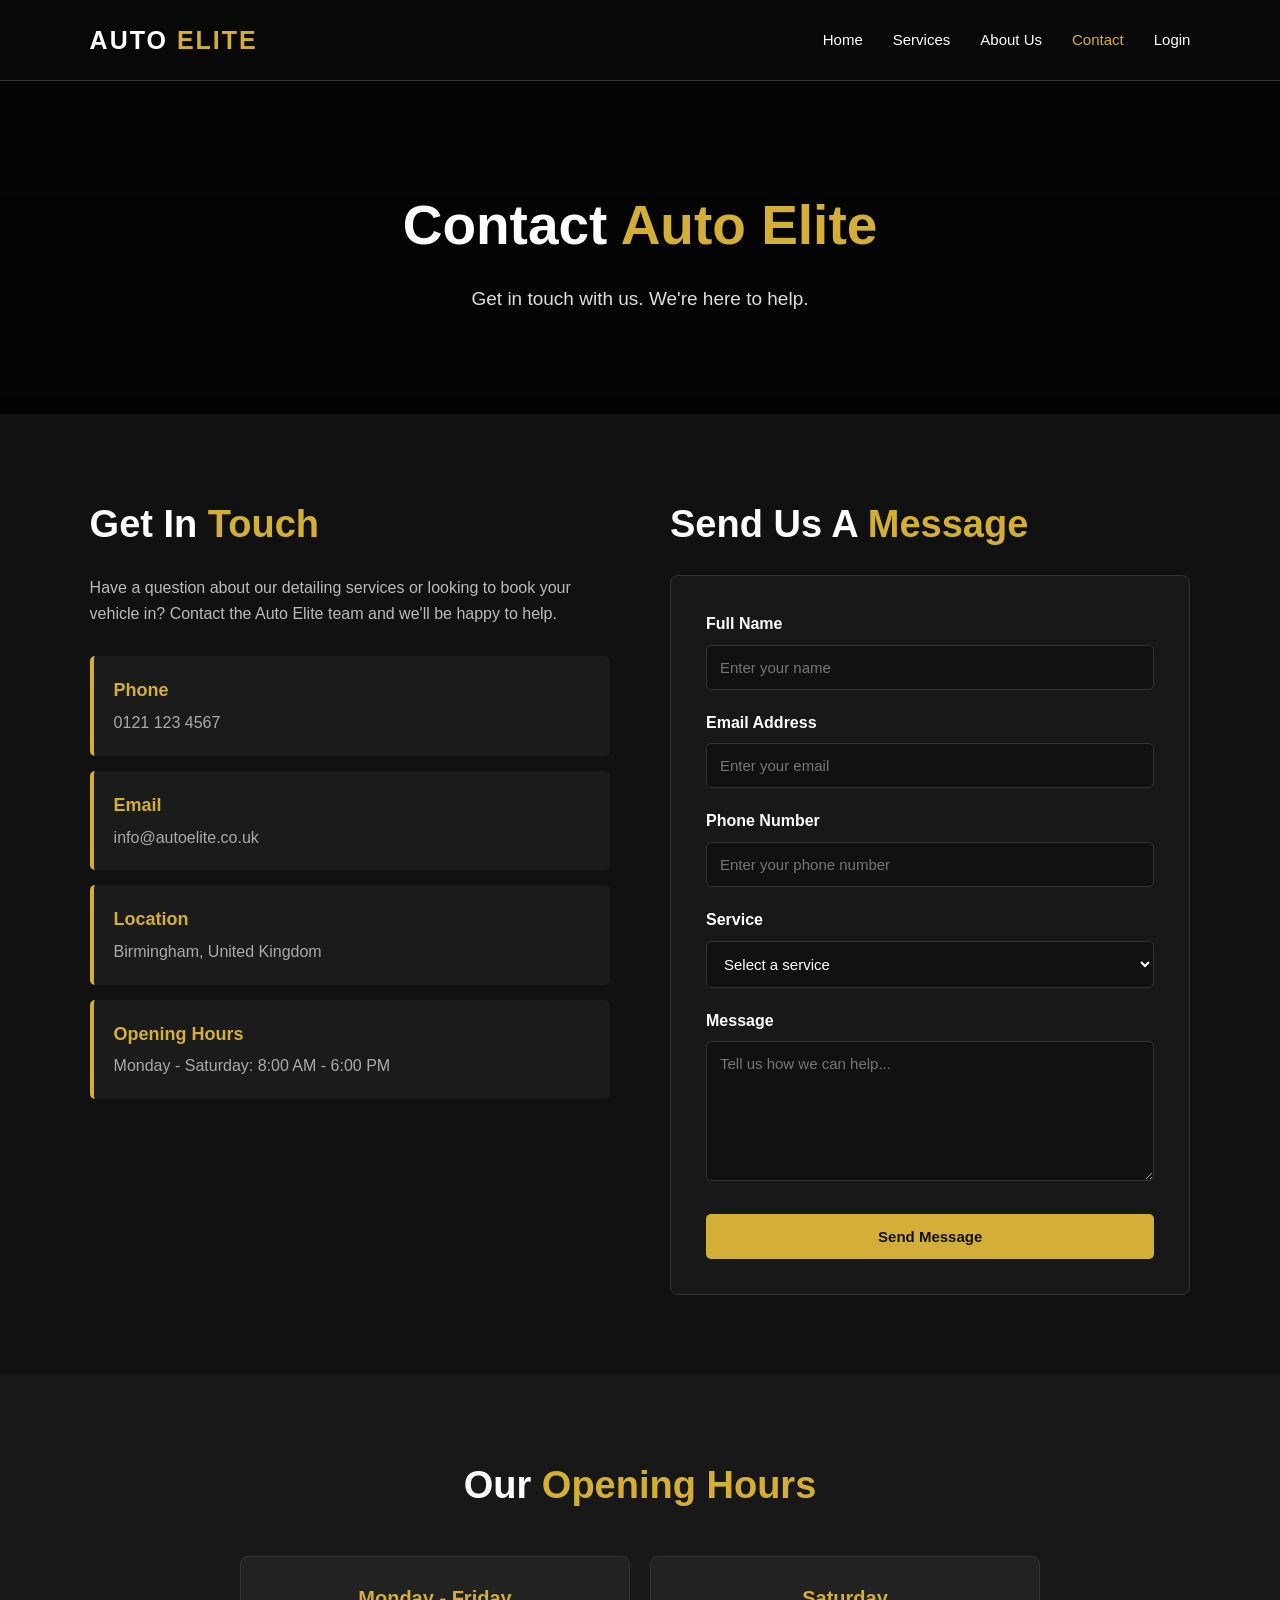
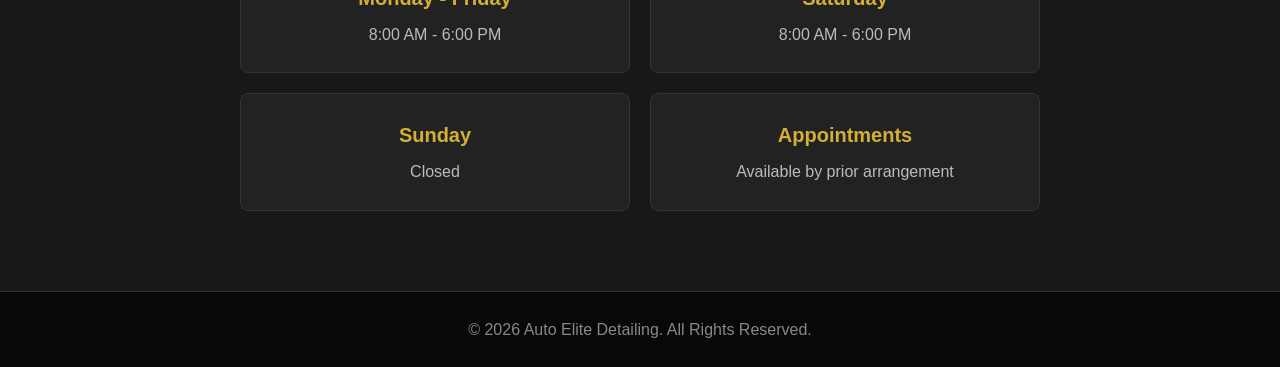
==== contact.html @ f9b46250 "Create contact.html" ====
<!DOCTYPE html>
<html lang="en">
<head>
    <meta charset="UTF-8">
    <meta name="viewport" content="width=device-width, initial-scale=1.0">
    <title>Contact Us - Auto Elite Detailing</title>
    <style>
        * {
            margin: 0;
            padding: 0;
            box-sizing: border-box;
            font-family: Arial, Helvetica, sans-serif;
        }
        body {
            background-color: #111;
            color: white;
            line-height: 1.6;
        }
        /* Navigation */
        nav {
            background-color: #080808;
            display: flex;
            justify-content: space-between;
            align-items: center;
            padding: 20px 7%;
            border-bottom: 1px solid #333;
        }
        .logo {
            font-size: 25px;
            font-weight: bold;
            letter-spacing: 2px;
        }
        .logo span {
            color: #d4af37;
        }
        nav ul {
            list-style: none;
            display: flex;
            gap: 30px;
        }
        nav ul li a {
            color: white;
            text-decoration: none;
            font-size: 15px;
            transition: 0.3s;
        }
        nav ul li a:hover,
        nav ul li a.active {
            color: #d4af37;
        }
        /* Hero */
        .contact-hero {
            padding: 100px 7%;
            text-align: center;
            background:
                linear-gradient(rgba(0,0,0,0.7), rgba(0,0,0,0.8)),
                url("https://images.unsplash.com/photo-1503736334956-4c8f8e92946d?auto=format&fit=crop&w=1600&q=80");
            background-size: cover;
            background-position: center;
        }
        .contact-hero h1 {
            font-size: 55px;
            margin-bottom: 15px;
        }
        .contact-hero h1 span {
            color: #d4af37;
        }
        .contact-hero p {
            color: #ddd;
            font-size: 19px;
        }
        /* Contact Section */
        .contact-section {
            padding: 80px 7%;
            display: flex;
            gap: 60px;
            align-items: flex-start;
        }
        .contact-info {
            flex: 1;
        }
        .contact-form {
            flex: 1;
        }
        .contact-info h2,
        .contact-form h2 {
            font-size: 38px;
            margin-bottom: 20px;
        }
        .contact-info h2 span,
        .contact-form h2 span {
            color: #d4af37;
        }
        .contact-info > p {
            color: #bbb;
            margin-bottom: 30px;
        }
        /* Contact Details */
        .contact-details {
            margin-top: 20px;
        }
        .contact-detail {
            background-color: #1b1b1b;
            margin-bottom: 15px;
            padding: 20px;
            border-left: 4px solid #d4af37;
            border-radius: 5px;
        }
        .contact-detail h3 {
            color: #d4af37;
            margin-bottom: 5px;
            font-size: 18px;
        }
        .contact-detail p {
            color: #aaa;
        }
        /* Contact Form */
        .form-box {
            background-color: #181818;
            padding: 35px;
            border: 1px solid #333;
            border-radius: 8px;
        }
        .form-group {
            margin-bottom: 20px;
        }
        .form-group label {
            display: block;
            margin-bottom: 8px;
            font-weight: bold;
        }
        .form-group input,
        .form-group select,
        .form-group textarea {
            width: 100%;
            padding: 13px;
            background-color: #111;
            color: white;
            border: 1px solid #333;
            border-radius: 5px;
            font-family: Arial, Helvetica, sans-serif;
            font-size: 15px;
            outline: none;
            transition: 0.3s;
        }
        .form-group input:focus,
        .form-group select:focus,
        .form-group textarea:focus {
            border-color: #d4af37;
        }
        .form-group textarea {
            height: 140px;
            resize: vertical;
        }
        .form-group select {
            cursor: pointer;
        }
        .button {
            display: inline-block;
            margin-top: 5px;
            padding: 14px 28px;
            background-color: #d4af37;
            color: #111;
            text-decoration: none;
            font-weight: bold;
            border-radius: 5px;
            border: none;
            cursor: pointer;
            font-size: 15px;
            transition: 0.3s;
            width: 100%;
        }
        .button:hover {
            background-color: white;
        }
        /* Opening Hours */
        .opening-hours {
            padding: 80px 7%;
            background-color: #181818;
            text-align: center;
        }
        .opening-hours h2 {
            font-size: 38px;
            margin-bottom: 40px;
        }
        .opening-hours h2 span {
            color: #d4af37;
        }
        .hours-container {
            max-width: 800px;
            margin: auto;
            display: grid;
            grid-template-columns: repeat(2, 1fr);
            gap: 20px;
        }
        .hours-card {
            background-color: #222;
            padding: 25px;
            border-radius: 8px;
            border: 1px solid #333;
        }
        .hours-card h3 {
            color: #d4af37;
            font-size: 20px;
            margin-bottom: 8px;
        }
        .hours-card p {
            color: #bbb;
        }
        /* Footer */
        footer {
            background-color: #080808;
            text-align: center;
            padding: 25px;
            color: #888;
            border-top: 1px solid #333;
        }
        /* Responsive */
        @media (max-width: 850px) {
            .contact-section {
                flex-direction: column;
            }
            .hours-container {
                grid-template-columns: 1fr;
            }
            nav {
                flex-direction: column;
                gap: 15px;
            }
            nav ul {
                flex-wrap: wrap;
                justify-content: center;
            }
            .contact-hero h1 {
                font-size: 42px;
            }
        }
    </style>
</head>
<body>
    <!-- Navigation -->
    <nav>
        <div class="logo">
            AUTO <span>ELITE</span>
        </div>
        <ul>
            <li>
                <a href="index.html">Home</a>
            </li>
            <li>
                <a href="services.html">Services</a>
            </li>
            <li>
                <a href="about.html">About Us</a>
            </li>
            <li>
                <a href="contact.html" class="active">Contact</a>
            </li>
            <li>
                <a href="login.html">Login</a>
            </li>
        </ul>
    </nav>
    <!-- Hero -->
    <section class="contact-hero">
        <h1>
            Contact <span>Auto Elite</span>
        </h1>
        <p>
            Get in touch with us. We're here to help.
        </p>
    </section>
    <!-- Contact Section -->
    <section class="contact-section">
        <!-- Contact Information -->
        <div class="contact-info">
            <h2>
                Get In <span>Touch</span>
            </h2>
            <p>
                Have a question about our detailing services or
                looking to book your vehicle in? Contact the Auto
                Elite team and we'll be happy to help.
            </p>
            <div class="contact-details">
                <div class="contact-detail">
                    <h3>Phone</h3>
                    <p>
                        0121 123 4567
                    </p>
                </div>
                <div class="contact-detail">
                    <h3>Email</h3>
                    <p>
                        info@autoelite.co.uk
                    </p>
                </div>
                <div class="contact-detail">
                    <h3>Location</h3>
                    <p>
                        Birmingham, United Kingdom
                    </p>
                </div>
                <div class="contact-detail">
                    <h3>Opening Hours</h3>
                    <p>
                        Monday - Saturday: 8:00 AM - 6:00 PM
                    </p>
                </div>
            </div>
        </div>
        <!-- Contact Form -->
        <div class="contact-form">
            <h2>
                Send Us A <span>Message</span>
            </h2>
            <div class="form-box">
                <form>
                    <div class="form-group">
                        <label for="name">
                            Full Name
                        </label>
                        <input
                            type="text"
                            id="name"
                            name="name"
                            placeholder="Enter your name"
                            required
                        >
                    </div>
                    <div class="form-group">
                        <label for="email">
                            Email Address
                        </label>
                        <input
                            type="email"
                            id="email"
                            name="email"
                            placeholder="Enter your email"
                            required
                        >
                    </div>
                    <div class="form-group">
                        <label for="phone">
                            Phone Number
                        </label>
                        <input
                            type="tel"
                            id="phone"
                            name="phone"
                            placeholder="Enter your phone number"
                        >
                    </div>
                    <div class="form-group">
                        <label for="service">
                            Service
                        </label>
                        <select id="service" name="service">
                            <option value="">
                                Select a service
                            </option>
                            <option value="exterior">
                                Exterior Detailing
                            </option>
                            <option value="interior">
                                Interior Detailing
                            </option>
                            <option value="full-detail">
                                Full Detail
                            </option>
                            <option value="paint-correction">
                                Paint Correction
                            </option>
                            <option value="ceramic-coating">
                                Ceramic Coating
                            </option>
                        </select>
                    </div>
                    <div class="form-group">
                        <label for="message">
                            Message
                        </label>
                        <textarea
                            id="message"
                            name="message"
                            placeholder="Tell us how we can help..."
                            required
                        ></textarea>
                    </div>
                    <button type="submit" class="button">
                        Send Message
                    </button>
                </form>
            </div>
        </div>
    </section>
    <!-- Opening Hours -->
    <section class="opening-hours">
        <h2>
            Our <span>Opening Hours</span>
        </h2>
        <div class="hours-container">
            <div class="hours-card">
                <h3>Monday - Friday</h3>
                <p>
                    8:00 AM - 6:00 PM
                </p>
            </div>
            <div class="hours-card">
                <h3>Saturday</h3>
                <p>
                    8:00 AM - 6:00 PM
                </p>
            </div>
            <div class="hours-card">
                <h3>Sunday</h3>
                <p>
                    Closed
                </p>
            </div>
            <div class="hours-card">
                <h3>Appointments</h3>
                <p>
                    Available by prior arrangement
                </p>
            </div>
        </div>
    </section>
    <!-- Footer -->
    <footer>
        <p>
            &copy; 2026 Auto Elite Detailing.
            All Rights Reserved.
        </p>
    </footer>
</body>
</html>
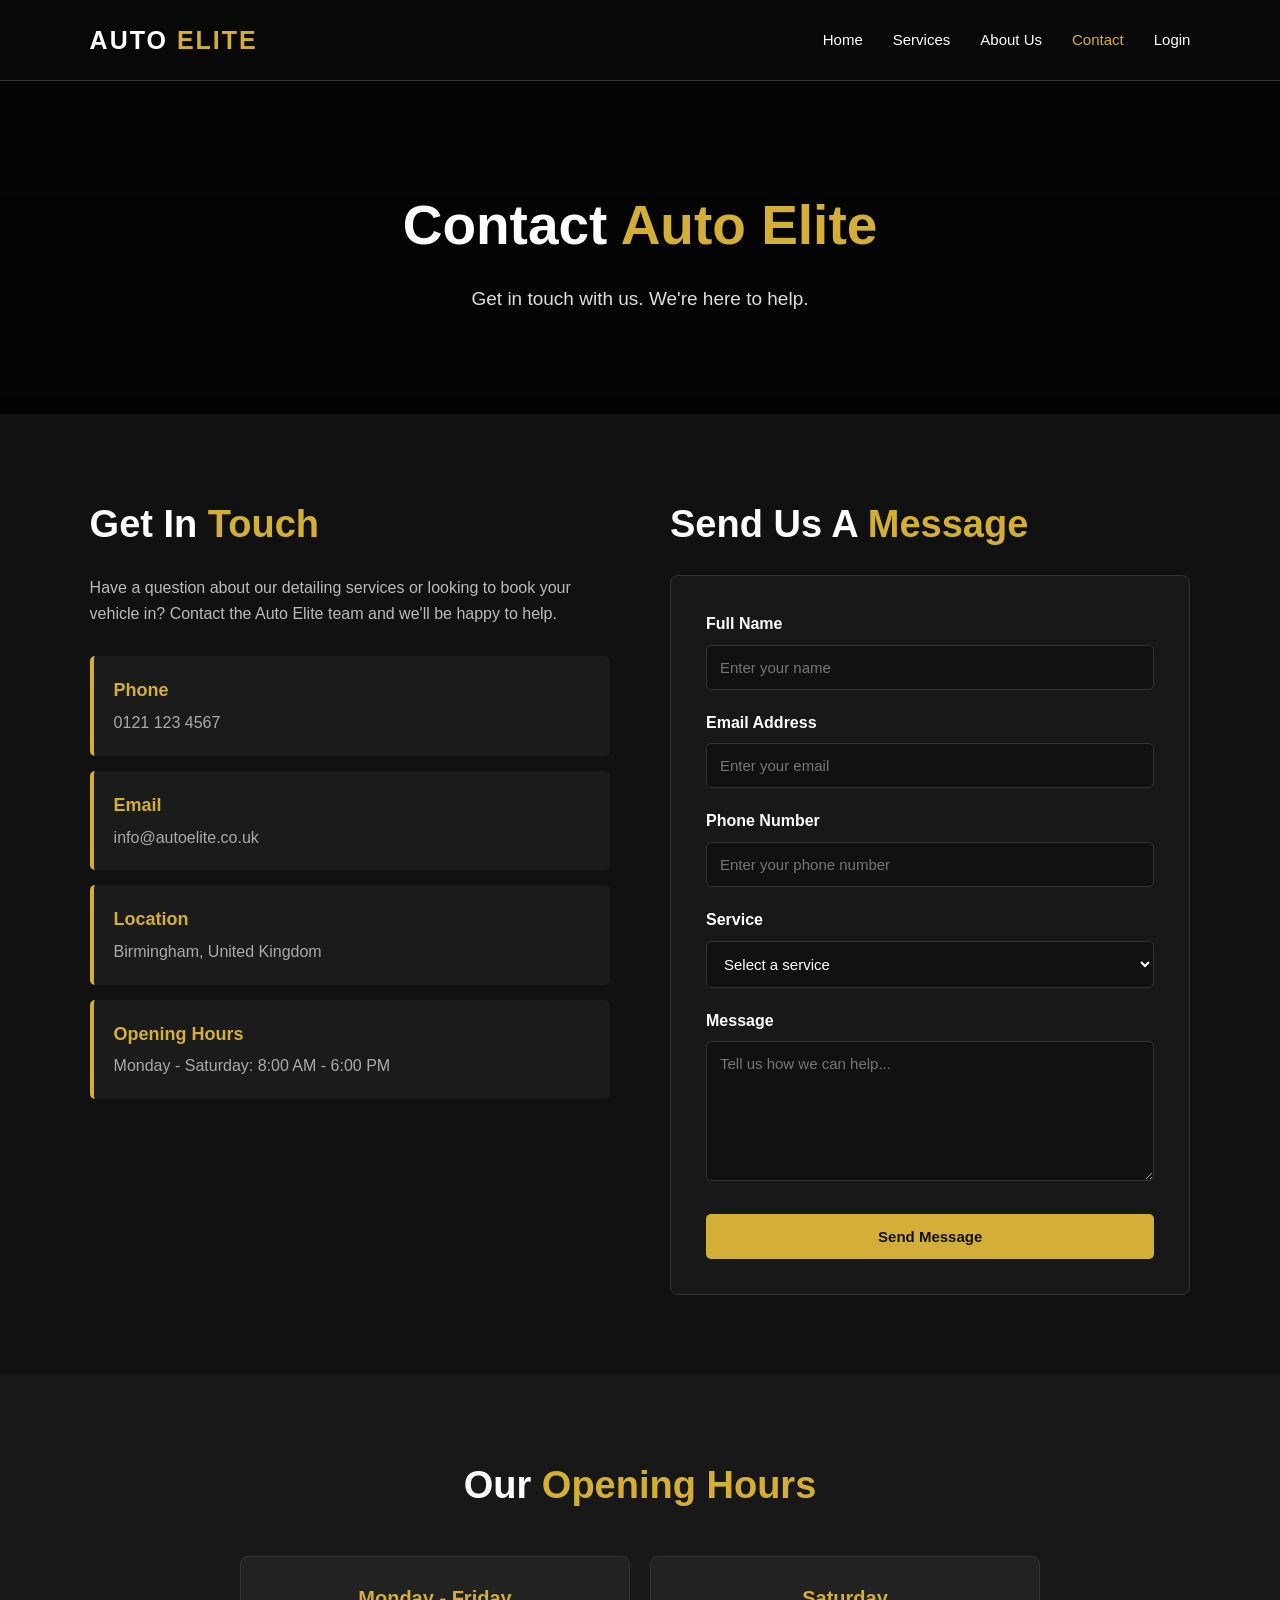
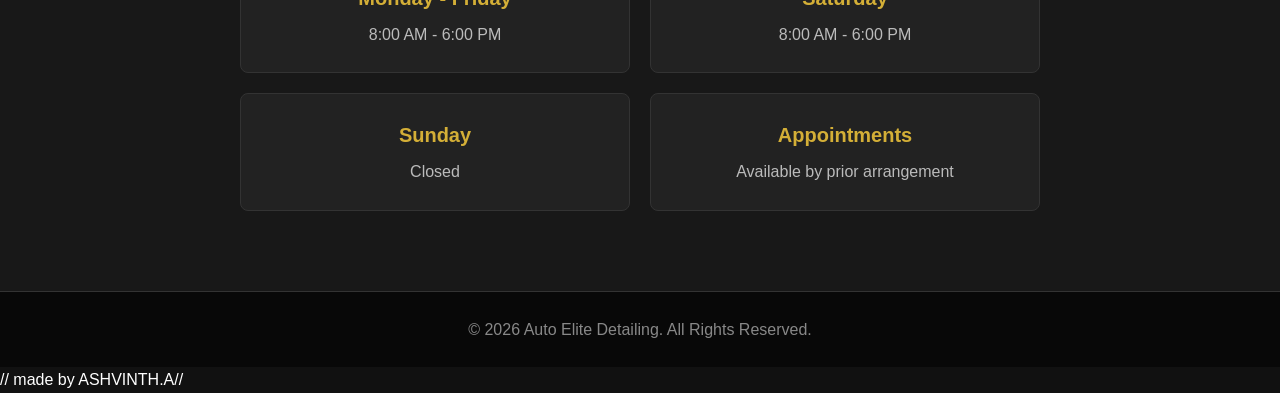
==== commit 73411d06: "Update contact.html" ====
--- a/contact.html
+++ b/contact.html
@@ -435,3 +435,4 @@
     </footer>
 </body>
 </html>
+// made by ASHVINTH.A//
